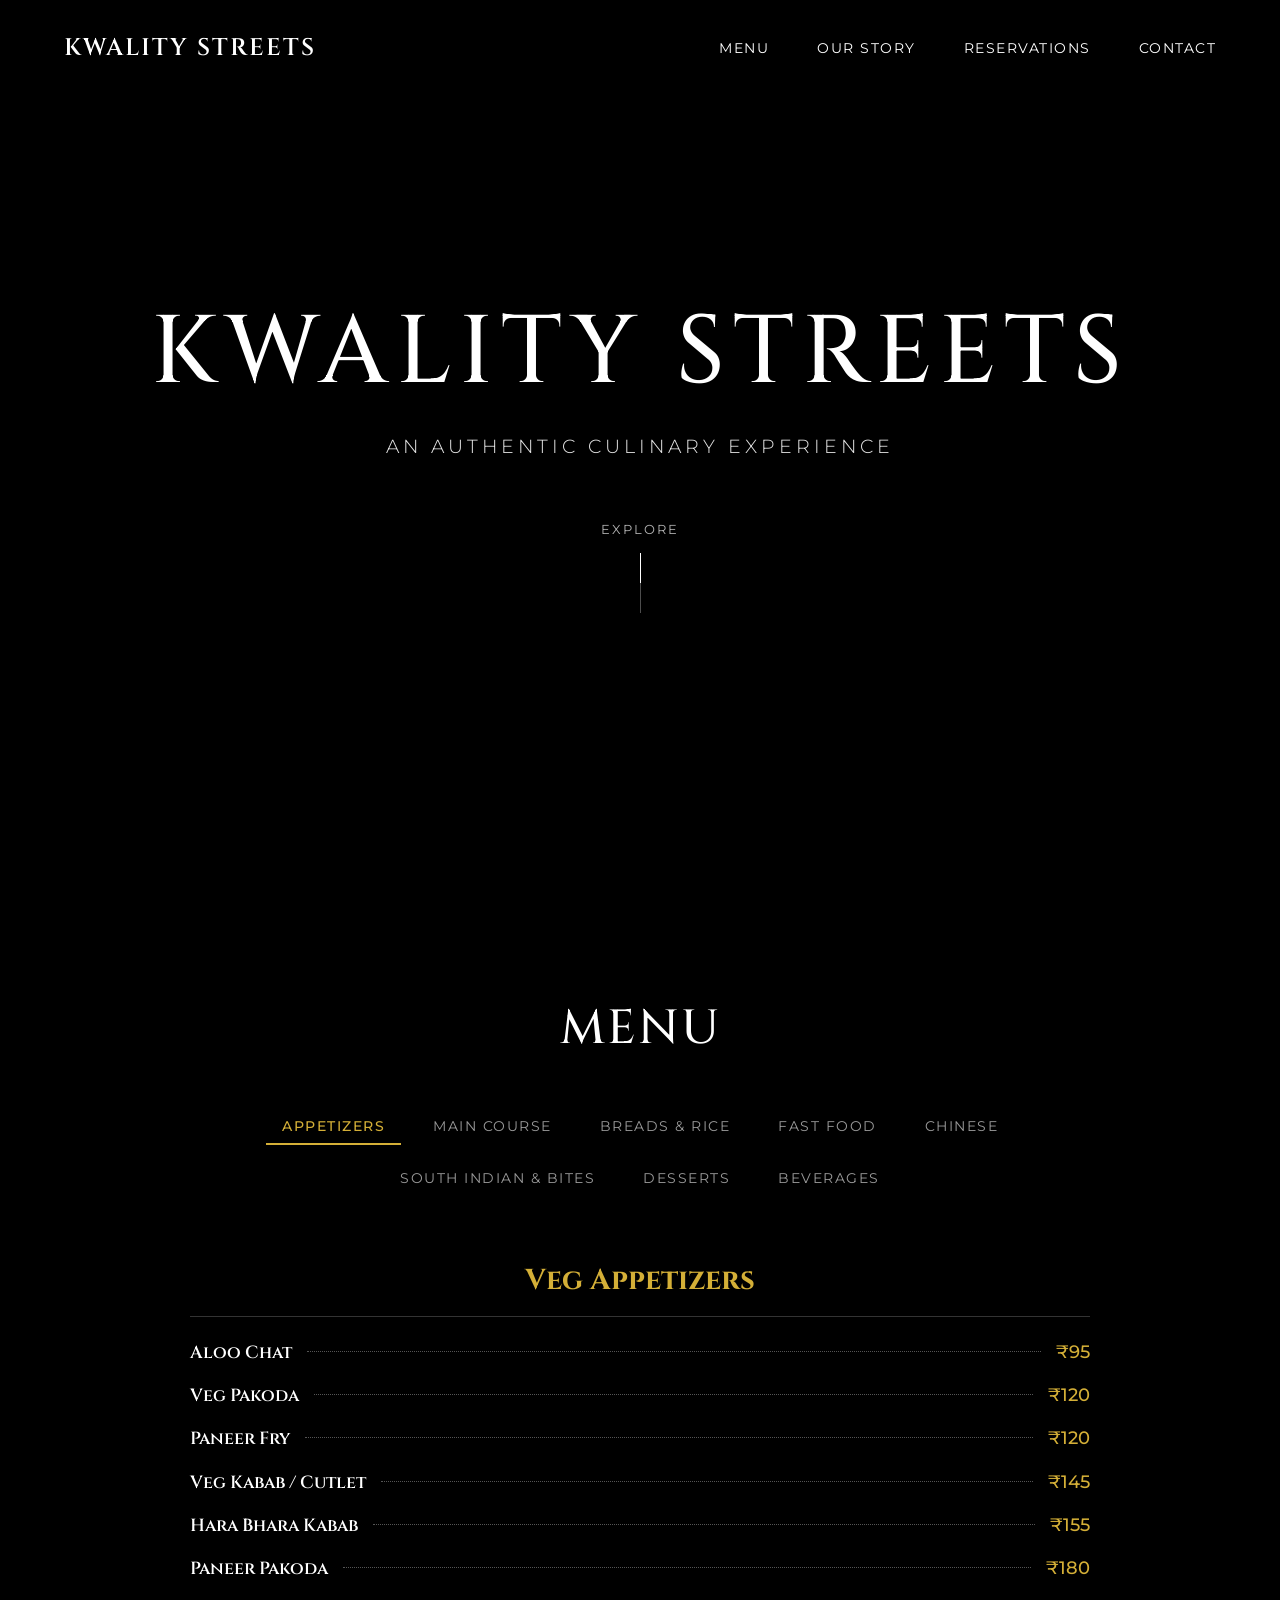
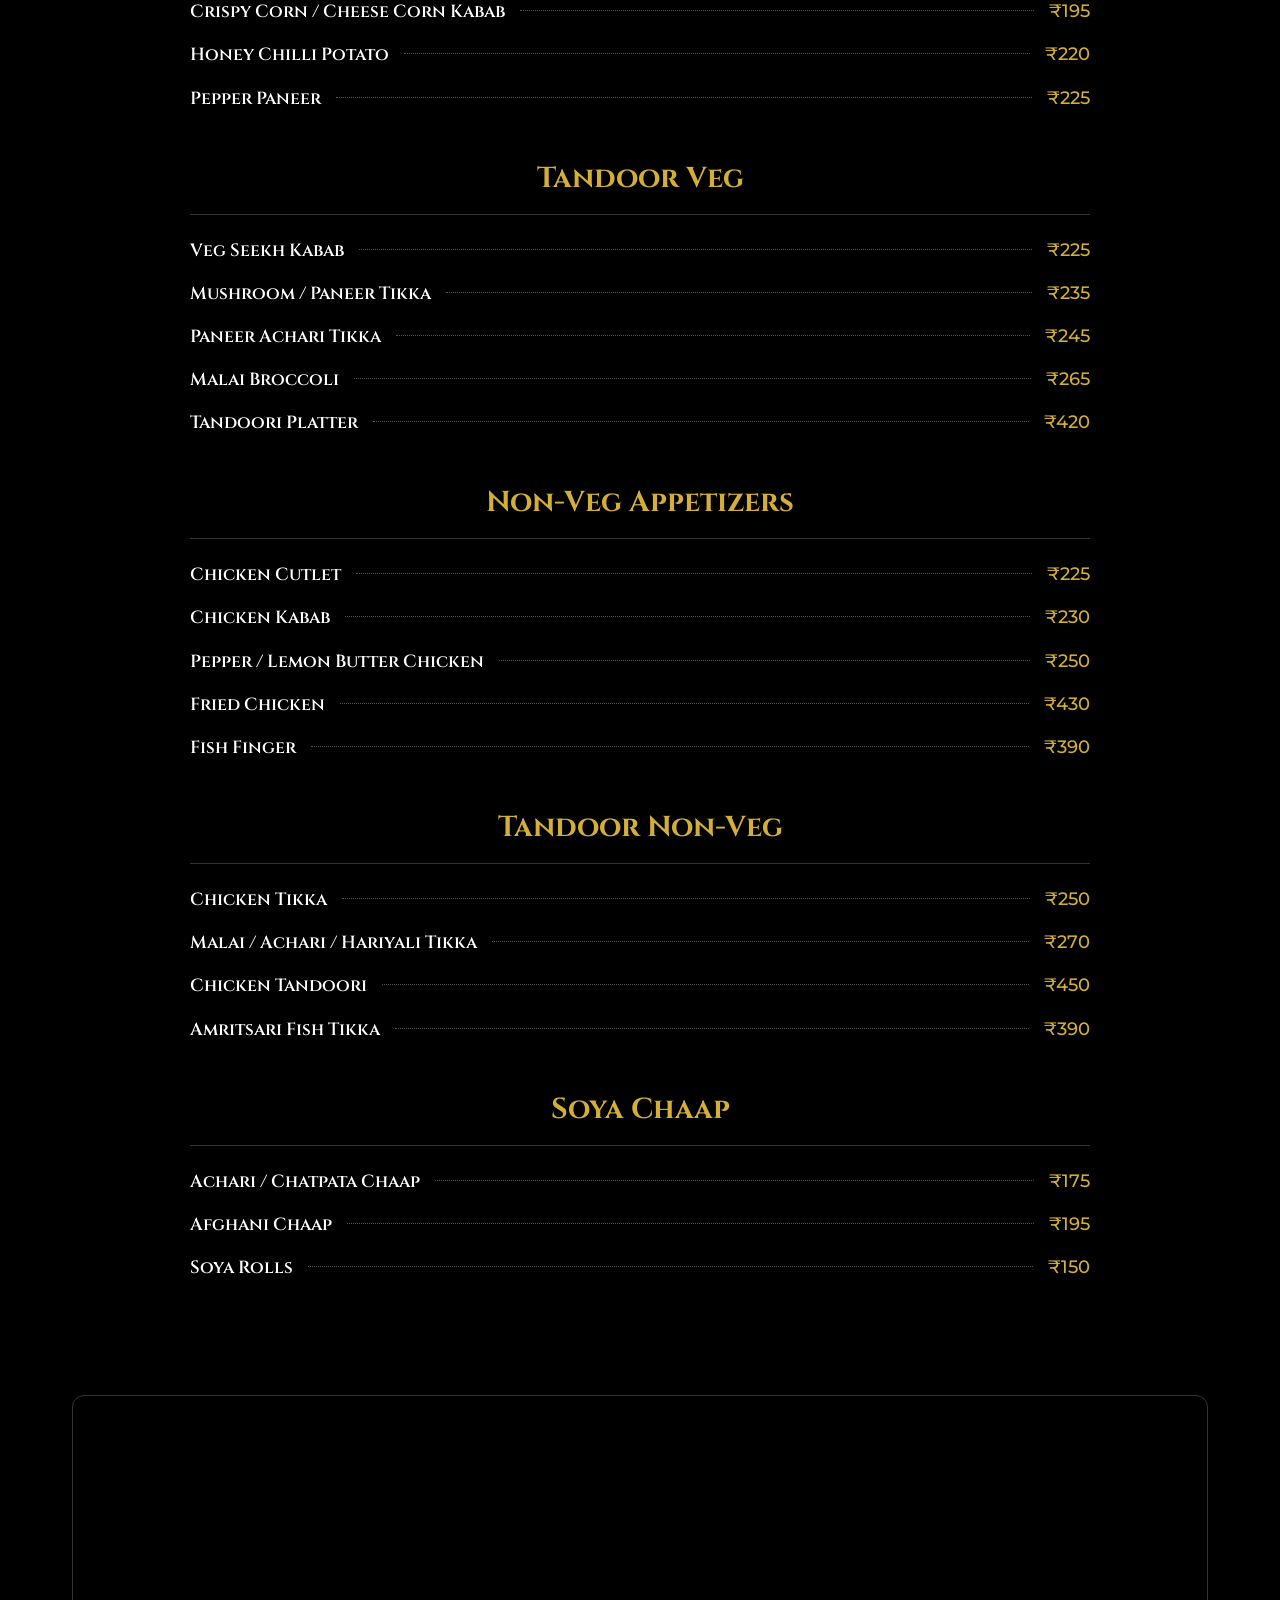
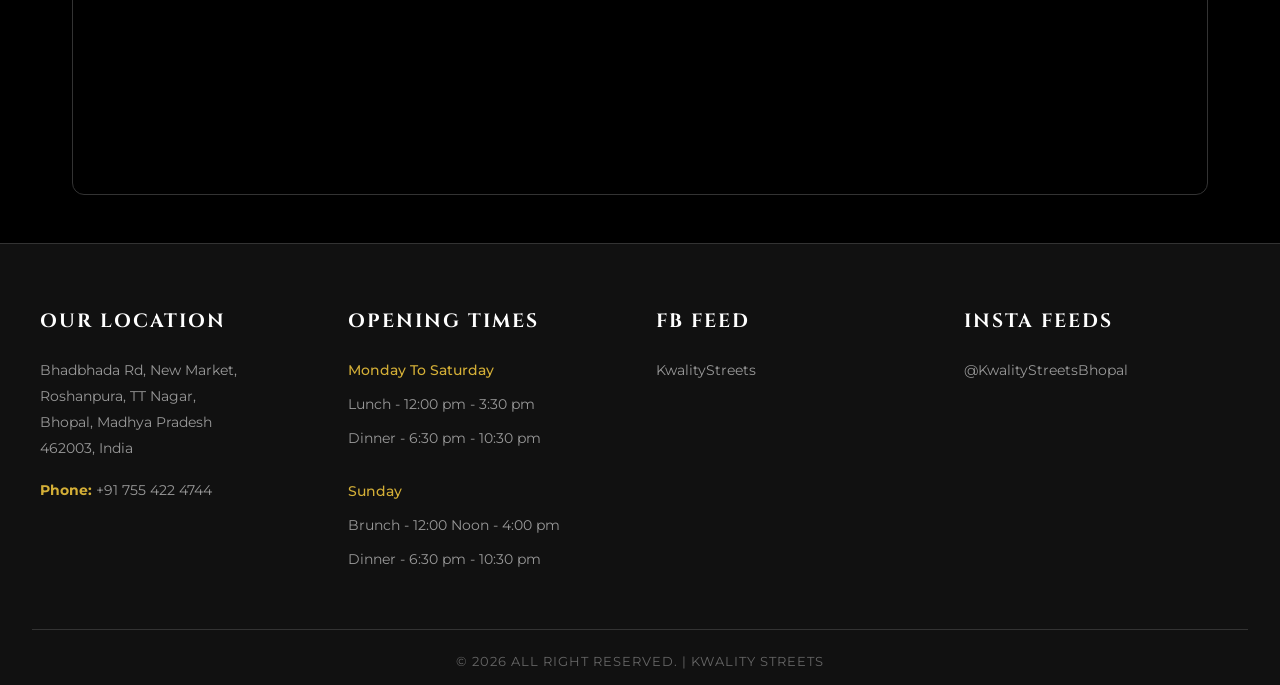
==== index.html @ 0845dc83 "Initial commit" ====
<!DOCTYPE html>
<html lang="en">
<head>
    <meta charset="UTF-8">
    <meta name="viewport" content="width=device-width, initial-scale=1.0">
    <title>Kwality Streets</title>
    <link rel="stylesheet" href="index.css">
    <link rel="preconnect" href="https://fonts.googleapis.com">
    <link rel="preconnect" href="https://fonts.gstatic.com" crossorigin>
    <link href="https://fonts.googleapis.com/css2?family=Cinzel:wght@400;500;600&family=Montserrat:wght@300;400;500&display=swap" rel="stylesheet">
    <script>
        window.defaultMenuData = {
            "fast-food": [
                { "subtitle": "Pizzas" },
                { "id": "1", "name": "Plain Cheese", "price": "160" },
                { "id": "2", "name": "Onion Cheese", "price": "170" },
                { "id": "3", "name": "Tomato Cheese", "price": "170" },
                { "id": "4", "name": "Capsicum Cheese", "price": "185" },
                { "id": "5", "name": "All Mix Veg", "price": "205" },
                { "id": "6", "name": "Mushroom Cheese", "price": "225" },
                { "id": "7", "name": "Sweet Corn", "price": "235" },
                { "id": "8", "name": "Chilli Paneer", "price": "250" },
                { "id": "9", "name": "Paneer Tikka", "price": "250" },
                { "id": "10", "name": "Chicken", "price": "265" },
                { "subtitle": "Burgers" },
                { "id": "11", "name": "Veg Burger", "price": "115" },
                { "id": "12", "name": "Veg Cheese Burger", "price": "125" },
                { "id": "13", "name": "Chicken Burger", "price": "165" },
                { "id": "14", "name": "Chicken Cheese Burger", "price": "180" },
                { "subtitle": "Eggs" },
                { "id": "15", "name": "Boiled Egg", "price": "55" },
                { "id": "16", "name": "Bhurji w/ Bread", "price": "90" },
                { "id": "17", "name": "Omelette w/ Bread", "price": "100" },
                { "subtitle": "Sandwiches" },
                { "id": "18", "name": "Plain Bread Slice", "price": "40" },
                { "id": "19", "name": "Butter & Bread", "price": "65" },
                { "id": "20", "name": "Butter Toast", "price": "70" },
                { "id": "21", "name": "Veg Sandwich", "price": "90" },
                { "id": "22", "name": "Butter/ Jam on Toast", "price": "95" },
                { "id": "23", "name": "Cheese Sandwich", "price": "105" },
                { "id": "24", "name": "Veg Grilled Sandwich", "price": "110" },
                { "id": "25", "name": "Bombay Sandwich", "price": "120" },
                { "id": "26", "name": "Cheese Grilled Sandwich", "price": "125" },
                { "id": "27", "name": "Kwality Special Club Sandwich", "price": "180" },
                { "id": "28", "name": "Paneer Tikka Sandwich", "price": "180" },
                { "id": "29", "name": "Chicken Sandwich", "price": "165" },
                { "subtitle": "Momos" },
                { "id": "30", "name": "Veg Steamed", "price": "130" },
                { "id": "31", "name": "Veg Fried", "price": "140" },
                { "id": "32", "name": "Veg Tandoori", "price": "160" },
                { "id": "33", "name": "Chicken Steamed", "price": "170" },
                { "id": "34", "name": "Chicken Fried", "price": "180" },
                { "id": "35", "name": "Chicken Tandoori", "price": "200" }
            ],
            "desserts": [
                { "subtitle": "Ice Cream" },
                { "id": "36", "name": "Vanilla / Chocolate / Strawberry / Pista / Mango", "price": "90" },
                { "id": "37", "name": "Kesar Pista", "price": "99" },
                { "id": "38", "name": "Butterscotch", "price": "99" },
                { "id": "39", "name": "Kulfi", "price": "80" },
                { "id": "40", "name": "Cassata", "price": "120" },
                { "subtitle": "Sundaes" },
                { "id": "41", "name": "Single", "price": "129" },
                { "id": "42", "name": "Double", "price": "149" },
                { "id": "43", "name": "Tutti Fruity", "price": "189" },
                { "id": "44", "name": "Vanilla w/ Choc Syrup", "price": "139" },
                { "subtitle": "Indian Sweets" },
                { "id": "45", "name": "Rasgulla", "price": "90" },
                { "id": "46", "name": "Gulab Jamun", "price": "90" },
                { "id": "47", "name": "Kheer", "price": "105" },
                { "id": "48", "name": "Gajar Ka Halwa", "price": "105" },
                { "id": "49", "name": "Gulab Jamun w/ Ice Cream", "price": "139" },
                { "subtitle": "Bakery" },
                { "id": "50", "name": "Pineapple Pastry", "price": "80" },
                { "id": "51", "name": "Black Forest / Chocolate Pastry", "price": "90" },
                { "id": "52", "name": "Rum Ball", "price": "80" },
                { "id": "53", "name": "Cream Roll", "price": "60" },
                { "id": "54", "name": "Brownie", "price": "95" },
                { "id": "55", "name": "Muffin", "price": "80" },
                { "id": "56", "name": "Brownie w/ Ice Cream", "price": "150" }
            ],
            "breads-rice": [
                { "subtitle": "Indian Breads" },
                { "id": "57", "name": "Tandoori Roti", "price": "22" },
                { "id": "58", "name": "Tawa Roti", "price": "23" },
                { "id": "59", "name": "Rumali Roti", "price": "28" },
                { "id": "60", "name": "Missi Roti", "price": "33" },
                { "id": "61", "name": "Naan / Paratha", "price": "50" },
                { "id": "62", "name": "Butter Naan / Paratha", "price": "55" },
                { "id": "63", "name": "Onion Kulcha", "price": "55" },
                { "id": "64", "name": "Stuffed Paratha / Naan", "price": "55" },
                { "id": "65", "name": "Garlic / Ginger Naan", "price": "60" },
                { "id": "66", "name": "Kashmiri Naan", "price": "67" },
                { "id": "67", "name": "Paneer Kulcha", "price": "75" },
                { "subtitle": "Rice & Biryani" },
                { "id": "68", "name": "Plain Rice", "price": "95" },
                { "id": "69", "name": "Jeera Rice", "price": "110" },
                { "id": "70", "name": "Veg Pulao", "price": "165" },
                { "id": "71", "name": "Veg Biryani", "price": "195" },
                { "id": "72", "name": "Kashmiri Pulao", "price": "200" },
                { "id": "73", "name": "Shahi / Paneer / Egg Biryani", "price": "210" },
                { "id": "74", "name": "Chicken Biryani", "price": "245" },
                { "id": "75", "name": "Chicken Tikka Biryani", "price": "275" },
                { "subtitle": "Papad" },
                { "id": "76", "name": "Roasted Papad", "price": "26" },
                { "id": "77", "name": "Fry Papad", "price": "30" },
                { "id": "78", "name": "Masala Papad", "price": "45" }
            ],
            "appetizers": [
                { "subtitle": "Veg Appetizers" },
                { "id": "79", "name": "Aloo Chat", "price": "95" },
                { "id": "80", "name": "Veg Pakoda", "price": "120" },
                { "id": "81", "name": "Paneer Fry", "price": "120" },
                { "id": "82", "name": "Veg Kabab / Cutlet", "price": "145" },
                { "id": "83", "name": "Hara Bhara Kabab", "price": "155" },
                { "id": "84", "name": "Paneer Pakoda", "price": "180" },
                { "id": "85", "name": "Crispy Corn / Cheese Corn Kabab", "price": "195" },
                { "id": "86", "name": "Honey Chilli Potato", "price": "220" },
                { "id": "87", "name": "Pepper Paneer", "price": "225" },
                { "subtitle": "Tandoor Veg" },
                { "id": "88", "name": "Veg Seekh Kabab", "price": "225" },
                { "id": "89", "name": "Mushroom / Paneer Tikka", "price": "235" },
                { "id": "90", "name": "Paneer Achari Tikka", "price": "245" },
                { "id": "91", "name": "Malai Broccoli", "price": "265" },
                { "id": "92", "name": "Tandoori Platter", "price": "420" },
                { "subtitle": "Non-Veg Appetizers" },
                { "id": "93", "name": "Chicken Cutlet", "price": "225" },
                { "id": "94", "name": "Chicken Kabab", "price": "230" },
                { "id": "95", "name": "Pepper / Lemon Butter Chicken", "price": "250" },
                { "id": "96", "name": "Fried Chicken", "price": "430" },
                { "id": "97", "name": "Fish Finger", "price": "390" },
                { "subtitle": "Tandoor Non-Veg" },
                { "id": "98", "name": "Chicken Tikka", "price": "250" },
                { "id": "99", "name": "Malai / Achari / Hariyali Tikka", "price": "270" },
                { "id": "100", "name": "Chicken Tandoori", "price": "450" },
                { "id": "101", "name": "Amritsari Fish Tikka", "price": "390" },
                { "subtitle": "Soya Chaap" },
                { "id": "102", "name": "Achari / Chatpata Chaap", "price": "175" },
                { "id": "103", "name": "Afghani Chaap", "price": "195" },
                { "id": "104", "name": "Soya Rolls", "price": "150" }
            ],
            "main-course": [
                { "subtitle": "Main Course (Veg) - Paneer" },
                { "id": "105", "name": "Matar / Palak / Butter Paneer", "price": "230" },
                { "id": "106", "name": "Shahi / Malai Kofta", "price": "245" },
                { "id": "107", "name": "Paneer Bhurji / Tiranga / Do-Pyaza", "price": "275" },
                { "id": "108", "name": "Paneer Tikka Masala / Kadhai / Lababdar", "price": "295" },
                { "subtitle": "Main Course (Veg) - Dal & Sabzi" },
                { "id": "109", "name": "Kadhi Pakoda", "price": "175" },
                { "id": "110", "name": "Chana Masala", "price": "185" },
                { "id": "111", "name": "Dal Fry", "price": "215" },
                { "id": "112", "name": "Dal Tadka", "price": "220" },
                { "id": "113", "name": "Dal Makhani", "price": "240" },
                { "id": "114", "name": "Aloo Jeera", "price": "130" },
                { "id": "115", "name": "Dum Aloo", "price": "195" },
                { "id": "116", "name": "Gobhi Do-Pyaza", "price": "200" },
                { "id": "117", "name": "Veg Kofta / Jaipuriya / Mix Veg", "price": "210" },
                { "id": "118", "name": "Mushroom Curry", "price": "215" },
                { "id": "119", "name": "Kaju Curry", "price": "299" },
                { "subtitle": "Main Course (Non-Veg)" },
                { "id": "120", "name": "Butter / Kadhai / Handi / Mughlai / Tikka Masala Chicken", "price": "729" },
                { "id": "121", "name": "Fish Curry / Masala", "price": "739" },
                { "id": "122", "name": "Egg Curry", "price": "149" },
                { "id": "123", "name": "Egg Masala", "price": "169" }
            ],
            "south-indian": [
                { "subtitle": "South Indian" },
                { "id": "124", "name": "Idli", "price": "65" },
                { "id": "125", "name": "Vada", "price": "75" },
                { "id": "126", "name": "Idli Sambar", "price": "90" },
                { "id": "127", "name": "Sada Dosa", "price": "95" },
                { "id": "128", "name": "Masala Dosa", "price": "115" },
                { "id": "129", "name": "Rawa / Paper / Cut Dosa", "price": "140" },
                { "id": "130", "name": "Mysore Masala Dosa", "price": "155" },
                { "id": "131", "name": "Paneer Masala Dosa", "price": "170" },
                { "id": "132", "name": "Uttapam", "price": "115" },
                { "subtitle": "Heavy Bites & Sizzlers" },
                { "id": "133", "name": "Veg Sizzler", "price": "385" },
                { "id": "134", "name": "Paneer Sizzler", "price": "405" },
                { "id": "135", "name": "Chicken Sizzler", "price": "505" },
                { "id": "136", "name": "Standard Thali", "price": "215" },
                { "id": "137", "name": "Deluxe Thali", "price": "255" },
                { "id": "138", "name": "Pao Bhaji", "price": "115" },
                { "id": "139", "name": "Chhola Bhatura", "price": "115" },
                { "subtitle": "Light Bites & Mini Meals" },
                { "id": "140", "name": "Pani Puri", "price": "45" },
                { "id": "141", "name": "Bhel Puri", "price": "70" },
                { "id": "142", "name": "Dahi Puri / Papdi Chaat", "price": "85" },
                { "id": "143", "name": "Dahi Vada / Chhola Tikki", "price": "95" },
                { "id": "144", "name": "Penne Arrabbiata / Alfredo / Rosatella (Veg)", "price": "200" },
                { "id": "145", "name": "Penne Arrabbiata / Alfredo / Rosatella (Chicken)", "price": "260" },
                { "id": "146", "name": "Pao Chhole / Sambar Rice", "price": "105" },
                { "id": "147", "name": "Dal Fry / Kadhi / Makhani / Chana Masala Rice", "price": "155" },
                { "id": "148", "name": "Chhole / Paneer Kulche", "price": "210" },
                { "id": "149", "name": "Butter Paneer Masala Rice", "price": "210" }
            ],
            "chinese": [
                { "subtitle": "Soups" },
                { "id": "150", "name": "Clear Soup", "price": "90" },
                { "id": "151", "name": "Manchow / Hot & Sour", "price": "100" },
                { "id": "152", "name": "Tomato / Mushroom / Sweet Corn", "price": "110" },
                { "id": "153", "name": "Chicken Soups", "price": "130" },
                { "subtitle": "Chinese Veg" },
                { "id": "154", "name": "Noodles", "price": "135" },
                { "id": "155", "name": "Hakka / Garlic Noodles", "price": "150" },
                { "id": "156", "name": "Fried Rice", "price": "150" },
                { "id": "157", "name": "Manchurian", "price": "205" },
                { "id": "158", "name": "Chilly Paneer", "price": "225" },
                { "subtitle": "Chinese Non-Veg" },
                { "id": "159", "name": "Chicken Noodles / Fried Rice", "price": "180" },
                { "id": "160", "name": "Chicken Manchurian", "price": "245" },
                { "id": "161", "name": "Chilly Chicken", "price": "255" },
                { "id": "162", "name": "Drums of Heaven", "price": "295" }
            ],
            "beverages": [
                { "subtitle": "Hot & Cold Beverages" },
                { "id": "163", "name": "Tea", "price": "28" },
                { "id": "164", "name": "Hot Coffee", "price": "60" },
                { "id": "165", "name": "Fresh Lemon Water / Soda", "price": "65" },
                { "id": "166", "name": "Lassi", "price": "75" },
                { "id": "167", "name": "Cold Coffee", "price": "95" },
                { "id": "168", "name": "Thandai", "price": "120" },
                { "subtitle": "Mocktails" },
                { "id": "169", "name": "Masala Coke", "price": "99" },
                { "id": "170", "name": "Iced Tea", "price": "105" },
                { "id": "171", "name": "Virgin Mojito / Blue Lagoon", "price": "120" },
                { "subtitle": "Juices & Shakes" },
                { "id": "172", "name": "Pineapple / Orange / Mausambi / Watermelon Juice", "price": "90" },
                { "id": "173", "name": "Mixed Fruit Juice", "price": "100" },
                { "id": "174", "name": "Anaar / Apple Juice", "price": "130" },
                { "id": "175", "name": "Banana / Papaya Shake", "price": "85" },
                { "id": "176", "name": "Mango Shake", "price": "100" },
                { "id": "177", "name": "Vanilla / Strawberry Shake", "price": "105" },
                { "id": "178", "name": "Chocolate Shake", "price": "120" },
                { "id": "179", "name": "Badam Shake", "price": "130" }
            ]
        };
    </script>
    <script src="main.js" defer></script>
</head>
<body>

    <!-- Header Navigation -->
    <header class="header">
        <div class="logo">Kwality Streets</div>
        <nav class="nav">
            <a href="#menu">Menu</a>
            <a href="#story">Our Story</a>
            <a href="#reservations">Reservations</a>
            <a href="#contact">Contact</a>
        </nav>
        <button class="menu-toggle">Menu</button>
    </header>

    <!-- Hero Section -->
    <section class="hero">
        <div class="video-container" id="video-container">
            <video src="assets/videos/Empty_Indian_restaurant_202604271729.mp4" class="hero-video active" autoplay muted playsinline preload="auto"></video>
            <video src="assets/videos/Grilled_steak_with_202604271730.mp4" class="hero-video" muted playsinline preload="auto"></video>
            <video src="assets/videos/Restaurant_interior_day_202604271729.mp4" class="hero-video" muted playsinline preload="auto"></video>
            <video src="assets/videos/Restaurant_interior_with_202604271729.mp4" class="hero-video" muted playsinline preload="auto"></video>
        </div>
        
        <div class="hero-overlay"></div>
        
        <div class="hero-content">
            <h1 class="hero-title">Kwality Streets</h1>
            <p class="hero-subtitle">An Authentic Culinary Experience</p>
            <a href="#explore" class="scroll-prompt">
                <span>Explore</span>
                <div class="scroll-line"></div>
            </a>
        </div>
    </section>


    
    <!-- Menu Section -->
    <section id="menu" class="menu-section">
        <div class="menu-container">
            <h2 class="section-title">Menu</h2>
            
            <div class="menu-tabs">
                <button class="tab-btn active" data-target="appetizers">Appetizers</button>
                <button class="tab-btn" data-target="main-course">Main Course</button>
                <button class="tab-btn" data-target="breads-rice">Breads & Rice</button>
                <button class="tab-btn" data-target="fast-food">Fast Food</button>
                <button class="tab-btn" data-target="chinese">Chinese</button>
                <button class="tab-btn" data-target="south-indian">South Indian & Bites</button>
                <button class="tab-btn" data-target="desserts">Desserts</button>
                <button class="tab-btn" data-target="beverages">Beverages</button>
            </div>

            <!-- Categories will be rendered here dynamically -->
            <div id="menu-categories-container"></div>
        </div>
    </section>

<!-- Map Section -->
    <div class="map-section" style="max-width: 1200px; height: 400px; margin: 0 auto 3rem auto; padding: 0 2rem; line-height: 0;">
        <div style="border-radius: 12px; overflow: hidden; height: 100%; border: 1px solid #333;">
            <iframe src="https://maps.google.com/maps?q=Kwality's,+Bhadbhada+Road,+New+Market,+Bhopal&t=&z=17&ie=UTF8&iwloc=B&output=embed" width="100%" height="400" frameborder="0" style="border:0;" allowfullscreen="" aria-hidden="false" tabindex="0"></iframe>
        </div>
    </div>

    <!-- Footer Section -->

    <footer class="footer-section">
        <div class="footer-container">
            <div class="footer-col">
                <h3>Our Location</h3>
                <p>Bhadbhada Rd, New Market,<br>Roshanpura, TT Nagar,<br>Bhopal, Madhya Pradesh<br>462003, India</p>
                <p style="margin-top: 1rem;"><strong style="color: var(--accent-color);">Phone:</strong> +91 755 422 4744</p>
            </div>
            
            <div class="footer-col">
                <h3>Opening Times</h3>
                <p class="days">Monday To Saturday</p>
                <p>Lunch - 12:00 pm - 3:30 pm</p>
                <p>Dinner - 6:30 pm - 10:30 pm</p>
                <br>
                <p class="days">Sunday</p>
                <p>Brunch - 12:00 Noon - 4:00 pm</p>
                <p>Dinner - 6:30 pm - 10:30 pm</p>
            </div>
            
            <div class="footer-col">
                <h3>FB Feed</h3>
                <p>KwalityStreets</p>
            </div>
            
            <div class="footer-col">
                <h3>Insta Feeds</h3>
                <p>@KwalityStreetsBhopal</p>
            </div>
        </div>
        <div class="footer-bottom">
            <p>&copy; 2026 ALL RIGHT RESERVED. | KWALITY STREETS</p>
        </div>
    </footer>
</body>
</html>
---- index.css ----
:root {
    --primary-color: #ffffff;
    --accent-color: #d4af37; /* Gold accent */
    --overlay-color: rgba(0, 0, 0, 0.5); /* Dark overlay for text readability */
    --font-heading: 'Cinzel', serif;
    --font-body: 'Montserrat', sans-serif;
}

* {
    margin: 0;
    padding: 0;
    box-sizing: border-box;
}

body {
    font-family: var(--font-body);
    background-color: #000;
    color: var(--primary-color);
    overflow-x: hidden;
}

/* Header */
.header {
    position: fixed;
    top: 0;
    left: 0;
    width: 100%;
    padding: 2rem 4rem;
    display: flex;
    justify-content: space-between;
    align-items: center;
    z-index: 100;
    mix-blend-mode: difference;
}

.logo {
    font-family: var(--font-heading);
    font-size: 1.5rem;
    font-weight: 600;
    letter-spacing: 2px;
    text-transform: uppercase;
}

.nav {
    display: flex;
    gap: 3rem;
}

.nav a {
    color: var(--primary-color);
    text-decoration: none;
    font-size: 0.9rem;
    font-weight: 400;
    text-transform: uppercase;
    letter-spacing: 1.5px;
    transition: color 0.3s ease;
}

.nav a:hover {
    color: var(--accent-color);
}

.menu-toggle {
    display: none;
    background: none;
    border: none;
    color: var(--primary-color);
    font-size: 1rem;
    cursor: pointer;
    text-transform: uppercase;
    letter-spacing: 1px;
}

/* Hero Section */
.hero {
    position: relative;
    height: 100vh;
    width: 100vw;
    display: flex;
    justify-content: center;
    align-items: center;
    overflow: hidden;
}

.video-container {
    position: absolute;
    top: 0;
    left: 0;
    width: 100%;
    height: 100%;
    z-index: 1;
}

.hero-video {
    position: absolute;
    top: 50%;
    left: 50%;
    min-width: 100%;
    min-height: 100%;
    width: auto;
    height: auto;
    transform: translate(-50%, -50%);
    object-fit: cover;
    opacity: 0;
    transition: opacity 2s ease-in-out;
}

.hero-video.active {
    opacity: 1;
}

.hero-overlay {
    position: absolute;
    top: 0;
    left: 0;
    width: 100%;
    height: 100%;
    background: linear-gradient(to bottom, rgba(0,0,0,0.3) 0%, rgba(0,0,0,0.6) 100%);
    z-index: 2;
}

.hero-content {
    position: relative;
    z-index: 3;
    text-align: center;
    display: flex;
    flex-direction: column;
    align-items: center;
}

.hero-title {
    font-family: var(--font-heading);
    font-size: 6rem;
    font-weight: 500;
    letter-spacing: 8px;
    text-transform: uppercase;
    margin-bottom: 1rem;
    animation: fadeInDown 1.5s ease forwards;
    text-shadow: 0 4px 20px rgba(0,0,0,0.5);
}

.hero-subtitle {
    font-size: 1.2rem;
    font-weight: 300;
    letter-spacing: 4px;
    text-transform: uppercase;
    opacity: 0.9;
    animation: fadeInUp 1.5s ease 0.5s forwards;
    opacity: 0;
}

.scroll-prompt {
    margin-top: 4rem;
    display: flex;
    flex-direction: column;
    align-items: center;
    text-decoration: none;
    color: var(--primary-color);
    animation: fadeIn 2s ease 1.5s forwards;
    opacity: 0;
}

.scroll-prompt span {
    font-size: 0.8rem;
    text-transform: uppercase;
    letter-spacing: 2px;
    margin-bottom: 1rem;
    opacity: 0.7;
    transition: opacity 0.3s;
}

.scroll-prompt:hover span {
    opacity: 1;
}

.scroll-line {
    width: 1px;
    height: 60px;
    background-color: rgba(255, 255, 255, 0.3);
    position: relative;
    overflow: hidden;
}

.scroll-line::after {
    content: '';
    position: absolute;
    top: 0;
    left: 0;
    width: 100%;
    height: 50%;
    background-color: var(--primary-color);
    animation: scrollLine 2s cubic-bezier(0.77, 0, 0.175, 1) infinite;
}

/* Animations */
@keyframes fadeInDown {
    from {
        opacity: 0;
        transform: translateY(-30px);
    }
    to {
        opacity: 1;
        transform: translateY(0);
    }
}

@keyframes fadeInUp {
    from {
        opacity: 0;
        transform: translateY(30px);
    }
    to {
        opacity: 0.9;
        transform: translateY(0);
    }
}

@keyframes fadeIn {
    from { opacity: 0; }
    to { opacity: 1; }
}

@keyframes scrollLine {
    0% {
        transform: translateY(-100%);
    }
    100% {
        transform: translateY(200%);
    }
}

/* Responsive Design */
@media (max-width: 1024px) {
    .hero-title {
        font-size: 4rem;
    }
    .header {
        padding: 2rem;
    }
}

@media (max-width: 768px) {
    .hero-title {
        font-size: 3rem;
        letter-spacing: 4px;
    }
    .hero-subtitle {
        font-size: 1rem;
        letter-spacing: 2px;
    }
    .nav {
        display: none;
    }
    .menu-toggle {
        display: block;
    }
    .header {
        padding: 1.5rem;
    }
}

/* Menu Section */
.menu-section {
    background-color: #000;
    color: var(--primary-color);
    padding: 6rem 2rem;
    min-height: 100vh;
}

.menu-container {
    max-width: 900px;
    margin: 0 auto;
}

.section-title {
    font-family: var(--font-heading);
    text-align: center;
    font-size: 3rem;
    font-weight: 500;
    margin-bottom: 3rem;
    color: var(--primary-color);
    letter-spacing: 2px;
    text-transform: uppercase;
}

.menu-tabs {
    display: flex;
    justify-content: center;
    flex-wrap: wrap;
    gap: 1rem;
    margin-bottom: 4rem;
}

.tab-btn {
    background: transparent;
    border: none;
    font-family: var(--font-body);
    font-size: 0.9rem;
    text-transform: uppercase;
    letter-spacing: 1.5px;
    padding: 0.5rem 1rem;
    cursor: pointer;
    color: #999;
    border-bottom: 2px solid transparent;
    transition: all 0.3s ease;
}

.tab-btn:hover {
    color: var(--accent-color);
}

.tab-btn.active {
    color: var(--accent-color);
    border-bottom: 2px solid var(--accent-color);
    font-weight: 500;
}

.menu-category {
    display: none;
    animation: fadeIn 0.5s ease;
}

.menu-category.active {
    display: block;
}

.category-subtitle {
    font-family: var(--font-heading);
    font-size: 1.8rem;
    margin: 3rem 0 1.5rem 0;
    color: var(--accent-color);
    text-align: center;
    border-bottom: 1px solid #333;
    padding-bottom: 1rem;
}

.menu-category h3:first-child {
    margin-top: 0;
}

.menu-item {
    margin-bottom: 1.2rem;
}

.item-header {
    display: flex;
    align-items: baseline;
    width: 100%;
}

.item-name {
    font-family: var(--font-heading);
    font-weight: 600;
    font-size: 1.1rem;
    color: var(--primary-color);
}

.item-spacer {
    flex-grow: 1;
    border-bottom: 1px dotted #555;
    margin: 0 15px;
    position: relative;
    top: -6px;
}

.item-price {
    font-family: var(--font-body);
    font-weight: 500;
    font-size: 1.1rem;
    color: var(--accent-color);
}

/* Footer Section */
.footer-section {
    background-color: #111;
    color: #fff;
    padding: 4rem 2rem 1rem 2rem;
    font-family: var(--font-body);
    border-top: 1px solid #333;
}

.footer-container {
    max-width: 1200px;
    margin: 0 auto;
    display: grid;
    grid-template-columns: repeat(4, 1fr);
    gap: 2rem;
    margin-bottom: 3rem;
}

.footer-col h3 {
    font-family: var(--font-heading);
    font-size: 1.2rem;
    color: var(--primary-color);
    margin-bottom: 1.5rem;
    text-transform: uppercase;
    letter-spacing: 2px;
}

.footer-col p {
    color: #999;
    font-size: 0.9rem;
    line-height: 1.8;
    margin-bottom: 0.5rem;
}

.footer-col .days {
    color: var(--accent-color);
    font-weight: 500;
}

.footer-bottom {
    text-align: center;
    border-top: 1px solid #333;
    padding-top: 1.5rem;
}

.footer-bottom p {
    color: #666;
    font-size: 0.8rem;
    letter-spacing: 1px;
}

@media (max-width: 900px) {
    .footer-container {
        grid-template-columns: repeat(2, 1fr);
    }
}

@media (max-width: 600px) {
    .footer-container {
        grid-template-columns: 1fr;
        text-align: center;
    }
    
    .section-title {
        font-size: 2rem;
    }
    
    .menu-tabs {
        flex-direction: column;
        align-items: center;
        gap: 0.5rem;
    }
    
    .tab-btn {
        width: 100%;
        max-width: 300px;
        padding: 0.8rem;
        background-color: #111;
        border-radius: 4px;
        border: 1px solid #333;
    }
    
    .tab-btn.active {
        background-color: var(--accent-color);
        color: #000;
        border-color: var(--accent-color);
    }
    
    .item-name {
        font-size: 0.9rem;
    }
    
    .item-price {
        font-size: 0.9rem;
    }
    
    .item-spacer {
        margin: 0 5px;
    }
}
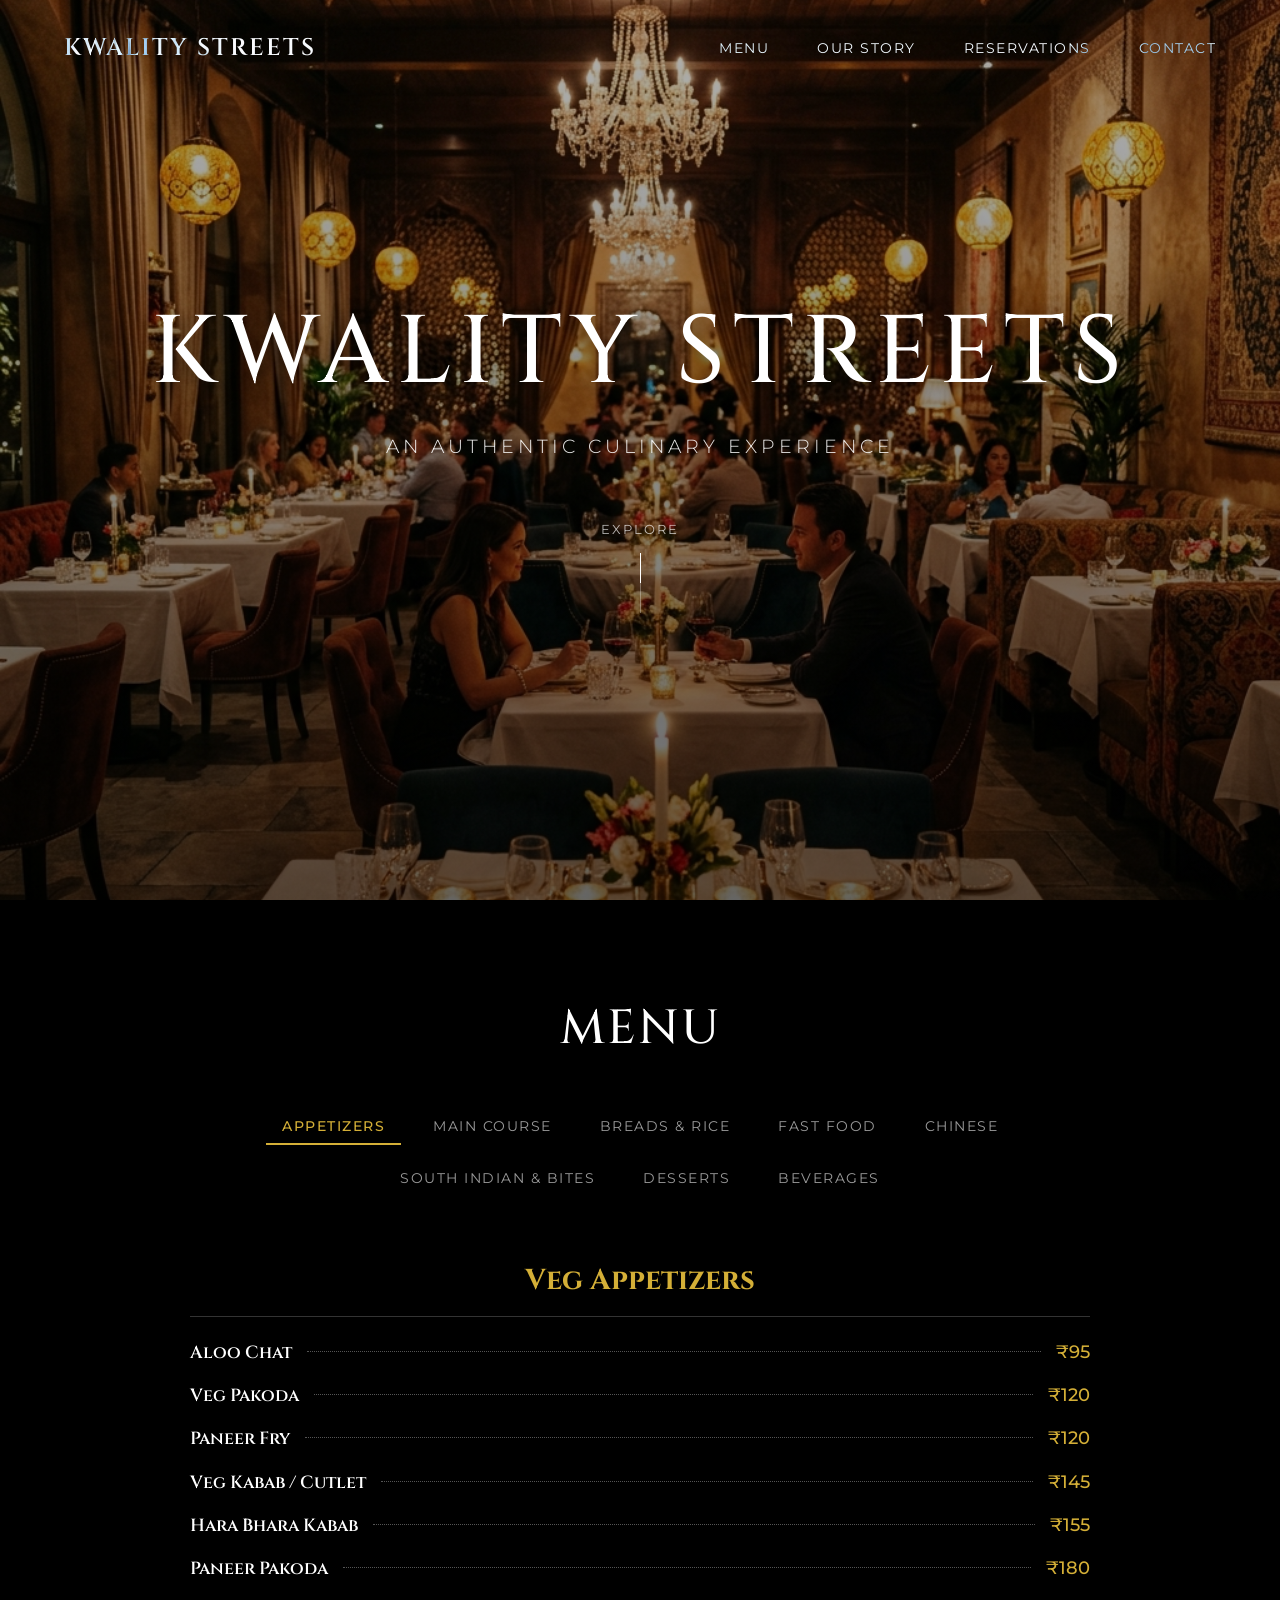
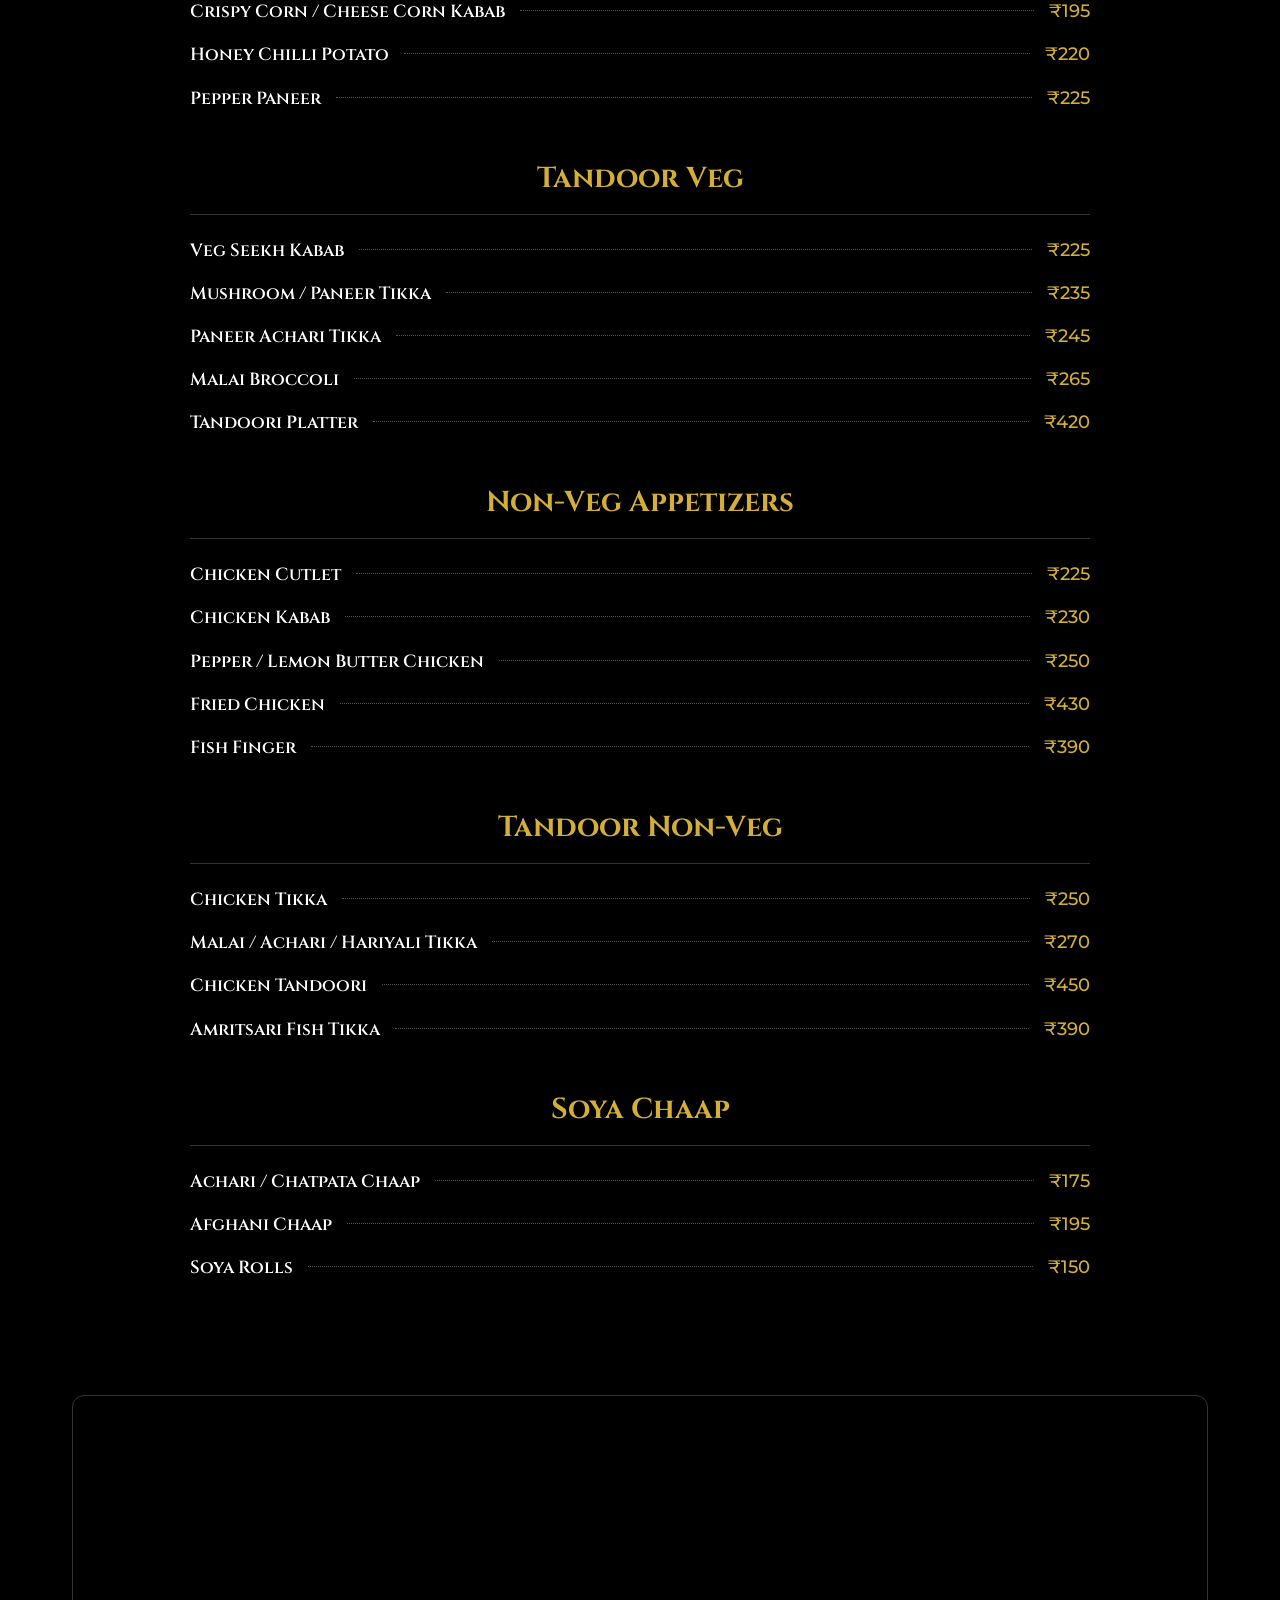
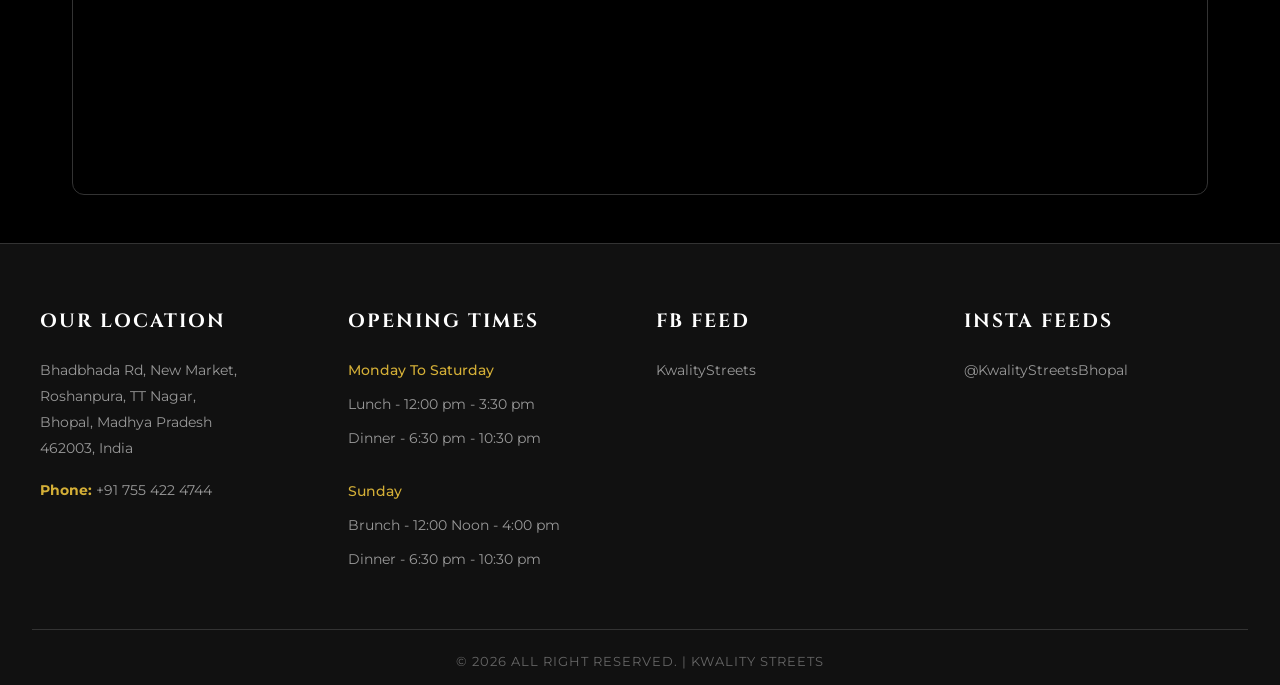
==== commit b29a6dbd: "Add high-quality hero poster to fix loading delay" ====
--- a/index.html
+++ b/index.html
@@ -2,7 +2,7 @@
 <html lang="en">
 <head>
     <meta charset="UTF-8">
-    <meta name="viewport" content="width=device-width, initial-scale=1.0">
+    <meta name="viewport" content="width=1200">
     <title>Kwality Streets</title>
     <link rel="stylesheet" href="index.css">
     <link rel="preconnect" href="https://fonts.googleapis.com">
@@ -253,9 +253,9 @@
     </header>
 
     <!-- Hero Section -->
-    <section class="hero">
+    <section class="hero" style="background: url('assets/hero_poster.png') center/cover no-repeat;">
         <div class="video-container" id="video-container">
-            <video src="assets/videos/Empty_Indian_restaurant_202604271729.mp4" class="hero-video active" autoplay muted playsinline preload="auto"></video>
+            <video src="assets/videos/Empty_Indian_restaurant_202604271729.mp4" poster="assets/hero_poster.png" class="hero-video active" autoplay muted playsinline preload="auto"></video>
             <video src="assets/videos/Grilled_steak_with_202604271730.mp4" class="hero-video" muted playsinline preload="auto"></video>
             <video src="assets/videos/Restaurant_interior_day_202604271729.mp4" class="hero-video" muted playsinline preload="auto"></video>
             <video src="assets/videos/Restaurant_interior_with_202604271729.mp4" class="hero-video" muted playsinline preload="auto"></video>
--- a/index.css
+++ b/index.css
@@ -102,7 +102,7 @@
     transform: translate(-50%, -50%);
     object-fit: cover;
     opacity: 0;
-    transition: opacity 2s ease-in-out;
+    transition: opacity 0.1s ease-in-out;
 }
 
 .hero-video.active {
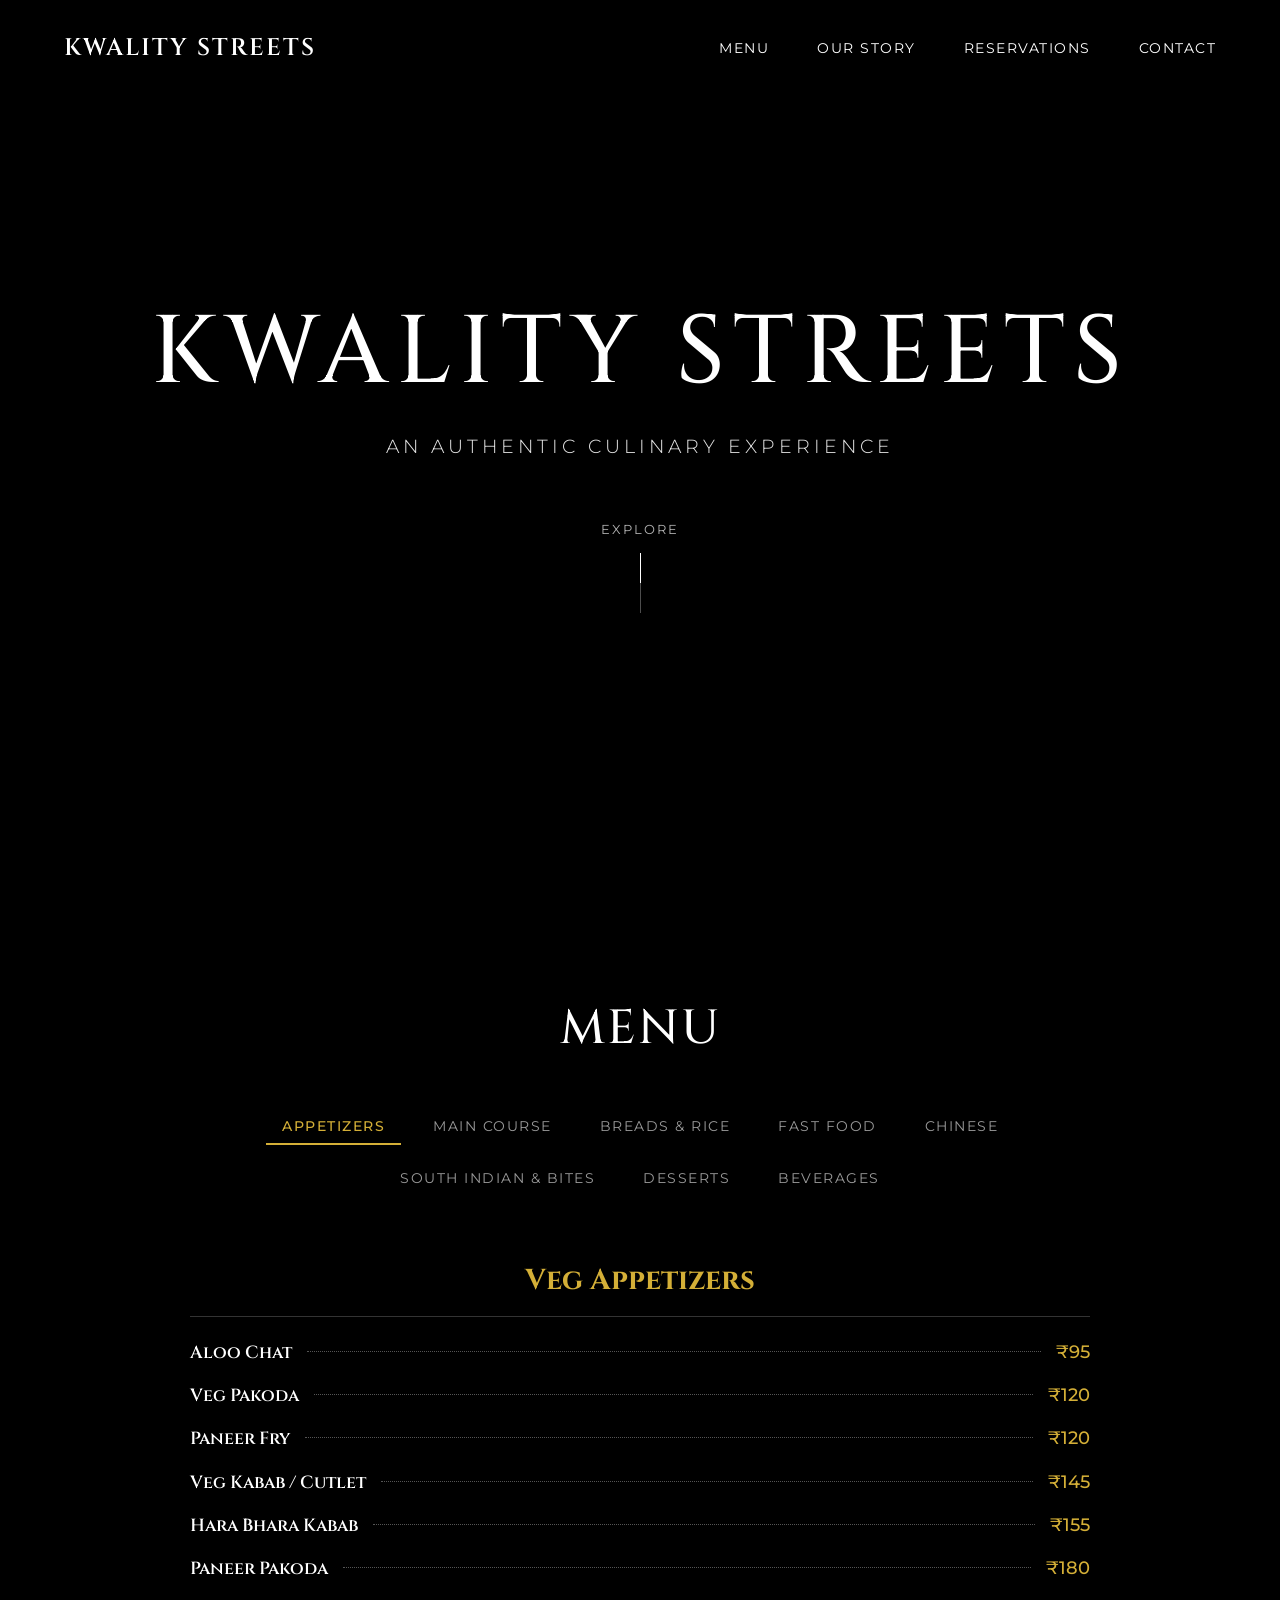
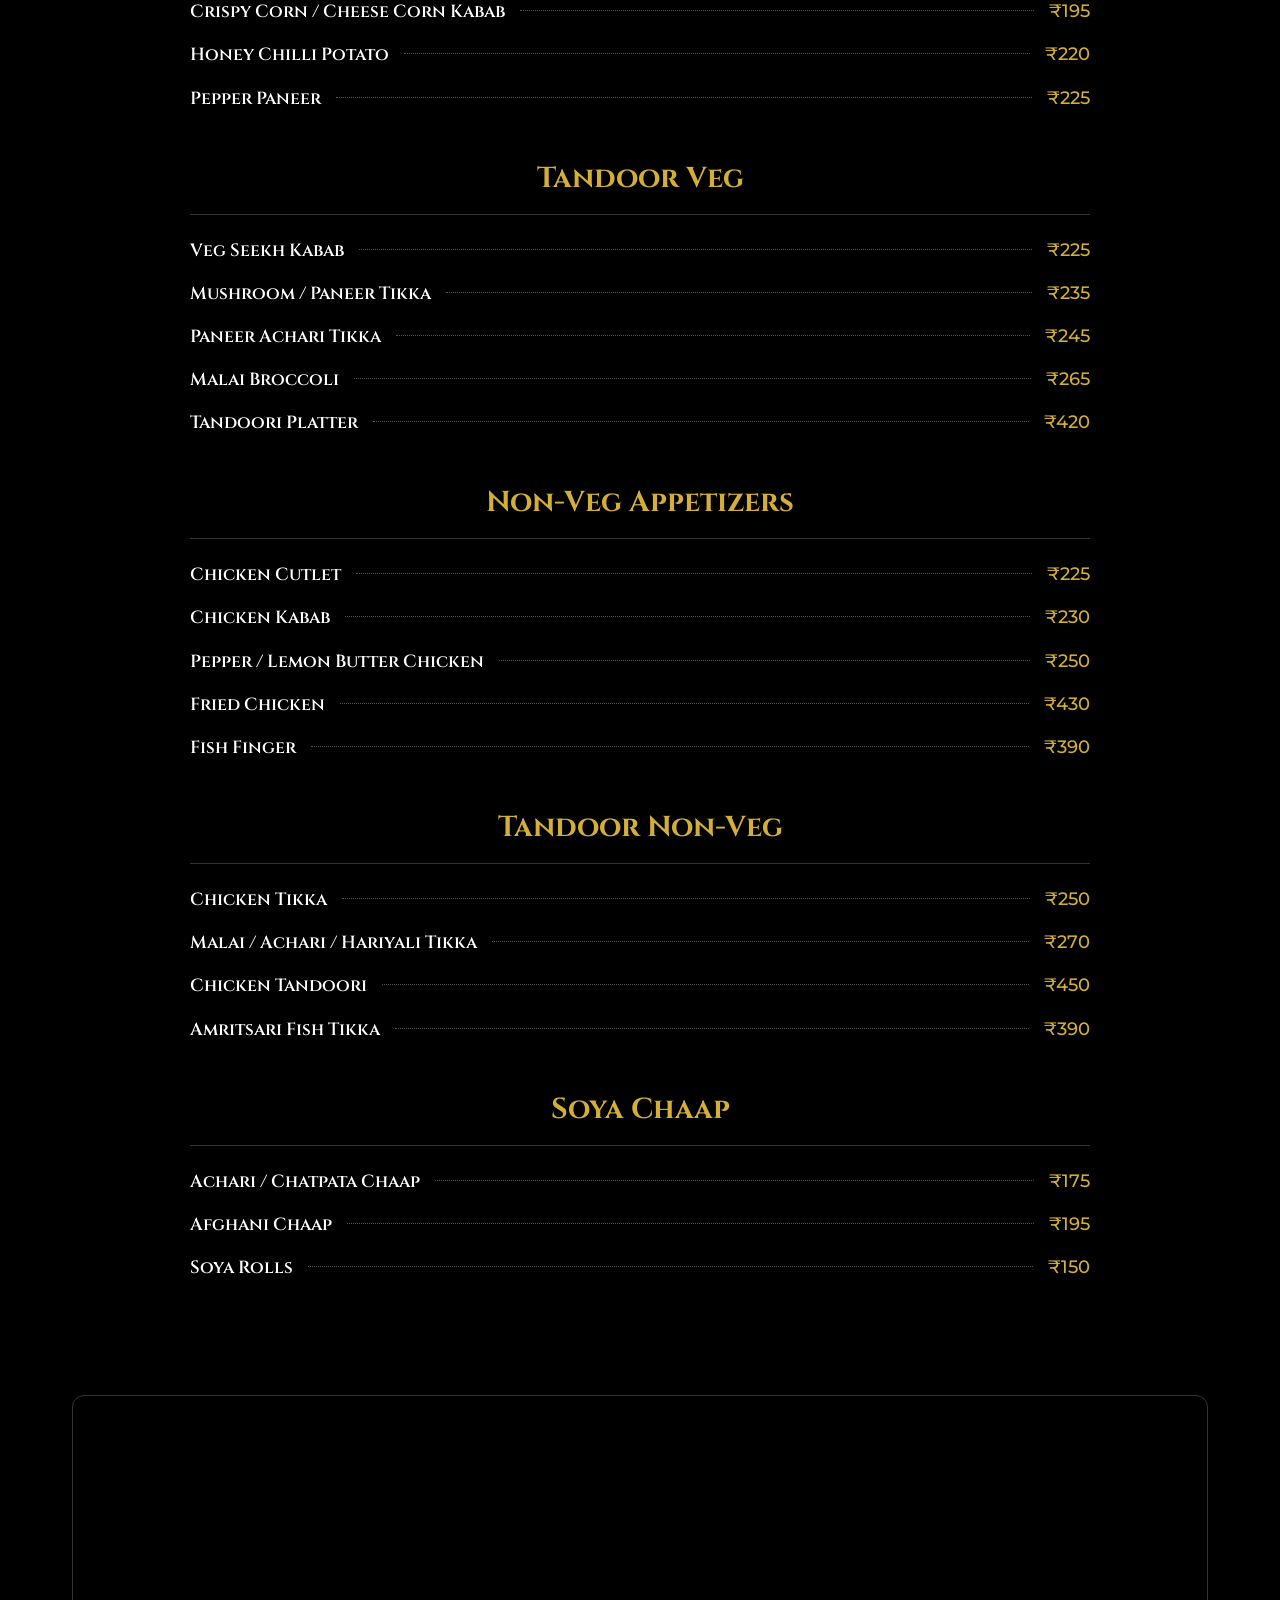
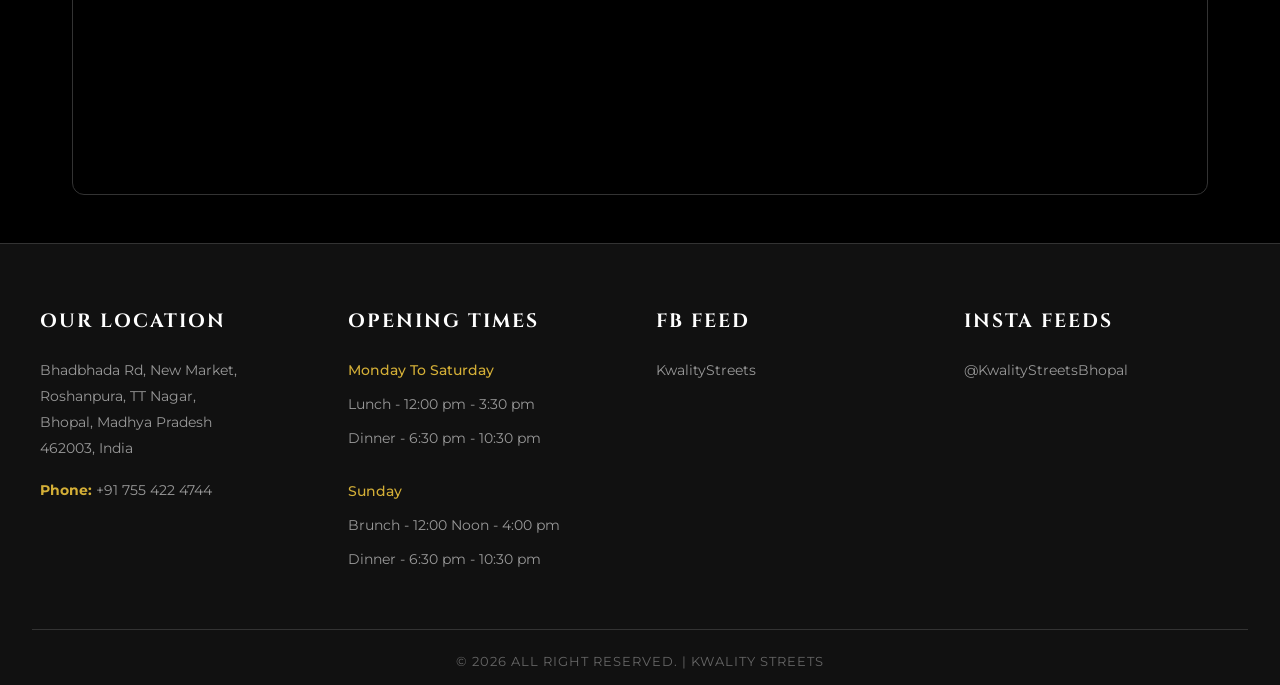
==== commit c62e7e12: "Remove AI-generated poster image" ====
--- a/index.html
+++ b/index.html
@@ -253,9 +253,9 @@
     </header>
 
     <!-- Hero Section -->
-    <section class="hero" style="background: url('assets/hero_poster.png') center/cover no-repeat;">
+    <section class="hero">
         <div class="video-container" id="video-container">
-            <video src="assets/videos/Empty_Indian_restaurant_202604271729.mp4" poster="assets/hero_poster.png" class="hero-video active" autoplay muted playsinline preload="auto"></video>
+            <video src="assets/videos/Empty_Indian_restaurant_202604271729.mp4" class="hero-video active" autoplay muted playsinline preload="auto"></video>
             <video src="assets/videos/Grilled_steak_with_202604271730.mp4" class="hero-video" muted playsinline preload="auto"></video>
             <video src="assets/videos/Restaurant_interior_day_202604271729.mp4" class="hero-video" muted playsinline preload="auto"></video>
             <video src="assets/videos/Restaurant_interior_with_202604271729.mp4" class="hero-video" muted playsinline preload="auto"></video>
